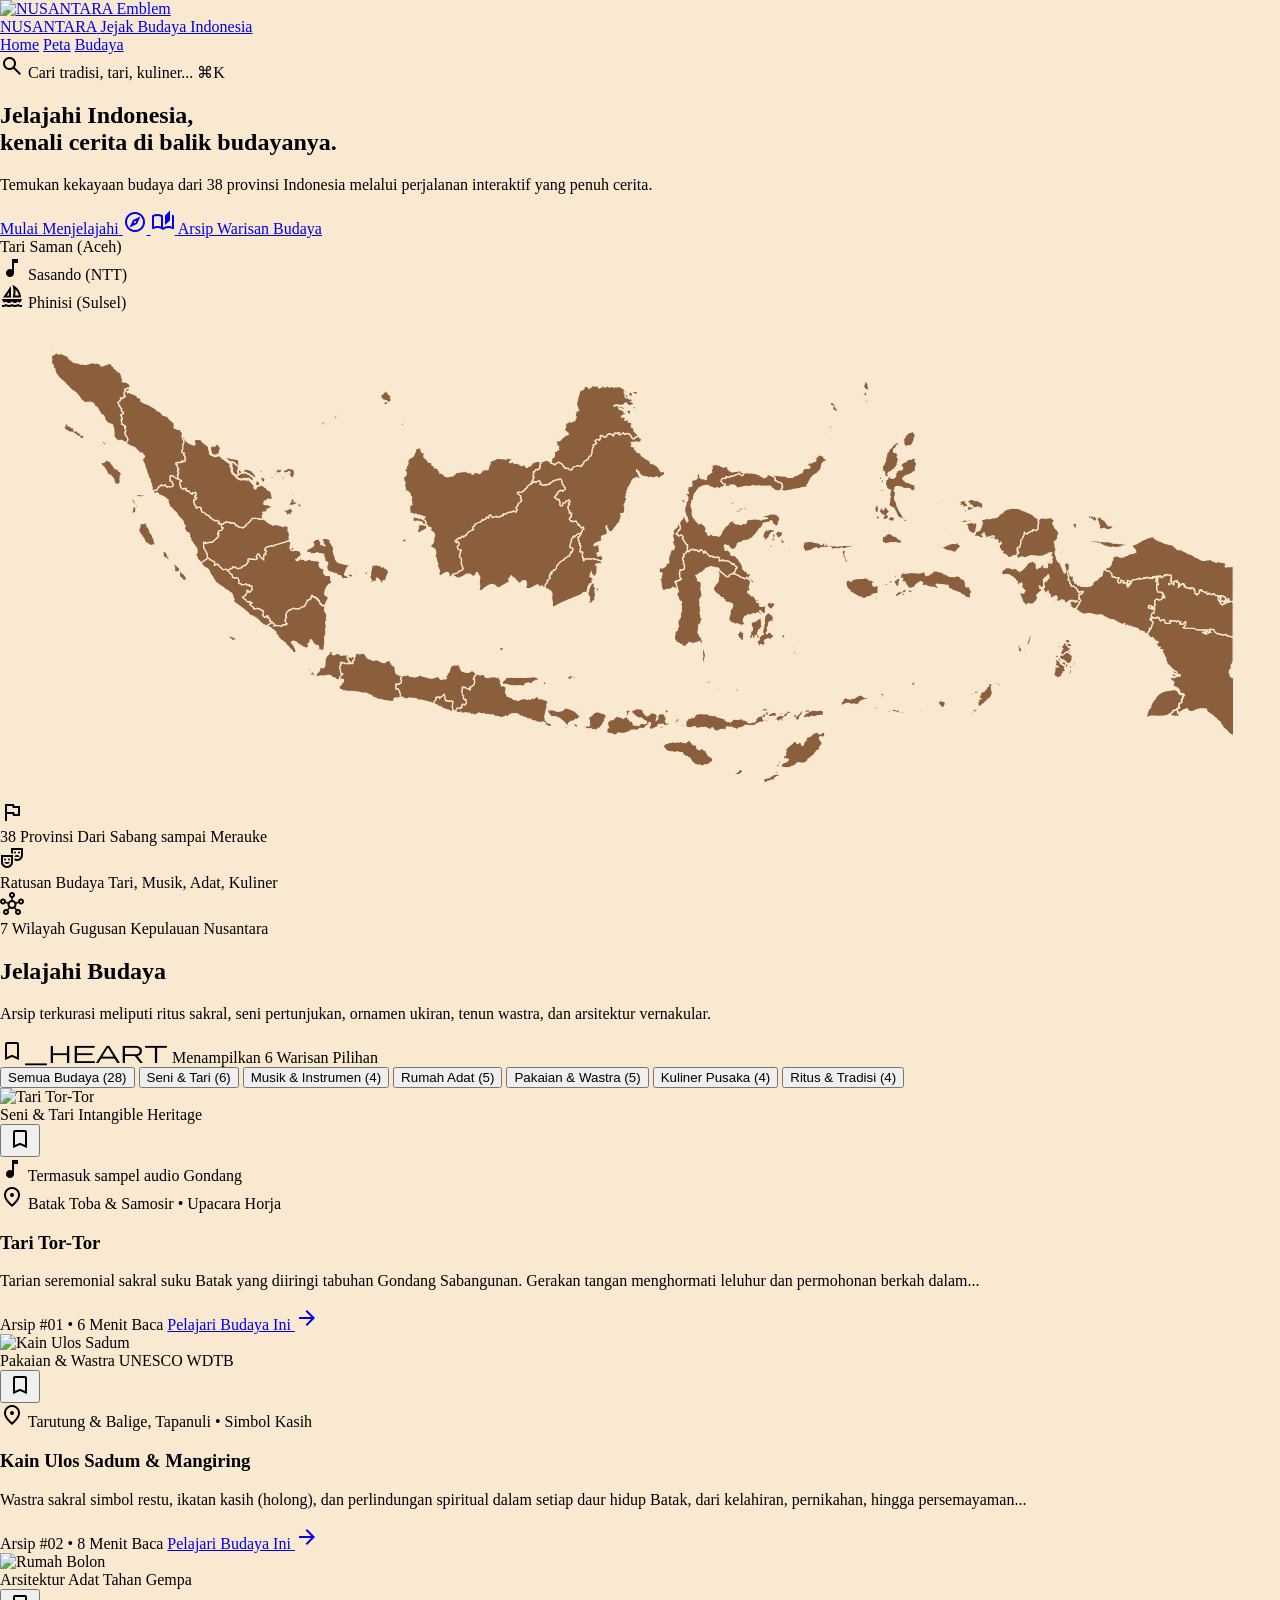
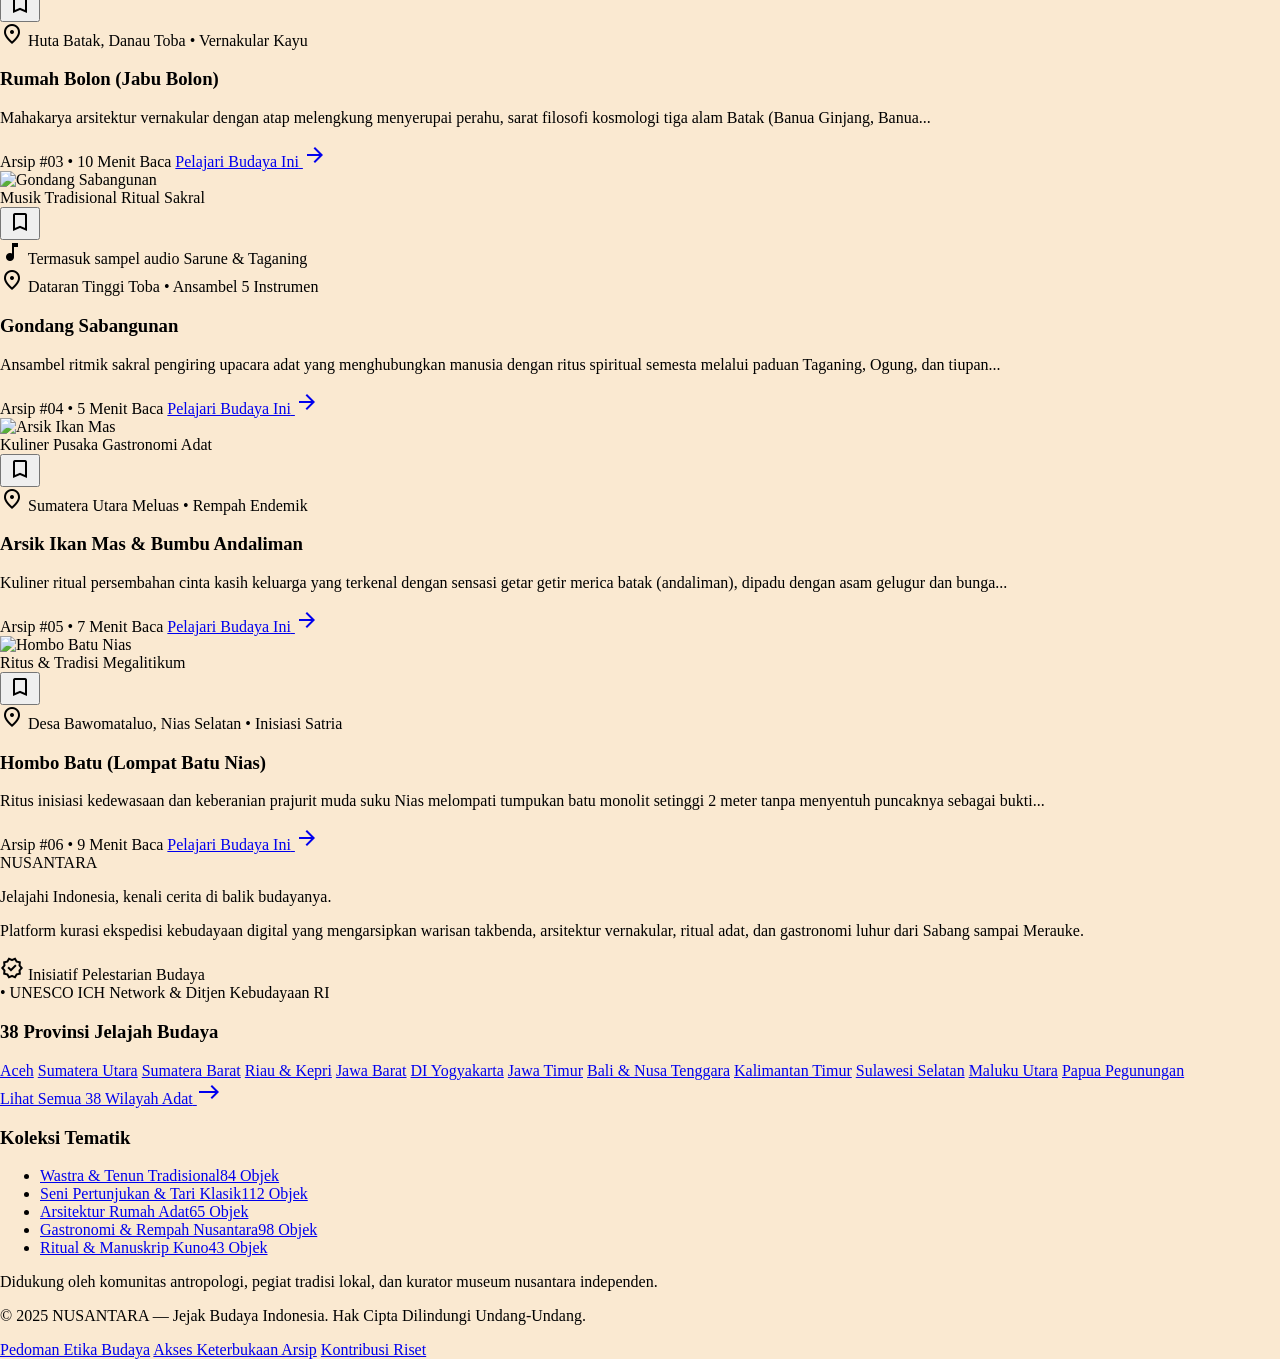
==== index.html @ 2fafe049 "sketch" ====
<!DOCTYPE html>
<html lang="id">
<head>
  <meta charset="utf-8">
  <meta content="width=device-width, initial-scale=1.0" name="viewport">
  <link href="https://fonts.googleapis.com" rel="preconnect">
  <link crossorigin="" href="https://fonts.gstatic.com" rel="preconnect">
  <link href="https://fonts.googleapis.com/css2?family=Playfair+Display:ital,wght@0,400..900;1,400..900&amp;family=Plus+Jakarta+Sans:ital,wght@0,300..800;1,300..800&amp;family=Material+Symbols+Outlined:opsz,wght,FILL,GRAD@20..48,100..700,0..1,-50..200" rel="stylesheet">
  <link href="https://fonts.googleapis.com/css2?family=Material+Symbols+Outlined:wght,FILL@100..700,0..1&amp;display=swap" rel="stylesheet">
  <link rel="stylesheet" href="style.css">
  <script src="https://cdn.tailwindcss.com?plugins=forms,container-queries"></script>
  <script id="tailwind-config">tailwind.config = { darkMode: 'class', theme: { extend: { 'colors': { 'primary': '#130801', 'tertiary-fixed-dim': '#e9c349', 'error-container': '#ffdad6', 'surface-tint': '#6f5a4b', 'surface': '#FAE9D1', 'on-surface': '#221a0c', 'on-error-container': '#93000a', 'primary-fixed-dim': '#dcc1af', 'on-secondary-fixed-variant': '#7d2d00', 'on-surface-variant': '#4e453f', 'outline-variant': '#d2c4bb', 'on-tertiary-container': '#4f3e00', 'primary-container': '#2d1e12', 'on-secondary-container': '#6a2500', 'on-primary-container': '#9b8473', 'surface-container-highest': '#f1e0c8', 'inverse-surface': '#382f1f', 'on-background': '#221a0c', 'background': '#FAE9D1', 'on-secondary': '#ffffff', 'inverse-primary': '#dcc1af', 'outline': '#80756e', 'on-error': '#ffffff', 'tertiary-fixed': '#ffe088', 'surface-container-high': '#f7e6ce', 'surface-dim': '#e8d8c0', 'tertiary': '#735c00', 'on-secondary-fixed': '#360f00', 'secondary-container': '#fd844c', 'primary-fixed': '#f9ddca', 'on-primary-fixed-variant': '#564335', 'on-tertiary-fixed-variant': '#574500', 'inverse-on-surface': '#ffeed8', 'error': '#ba1a1a', 'on-tertiary': '#ffffff', 'tertiary-container': '#cca730', 'secondary': '#a14009', 'surface-container-low': '#fff2e1', 'secondary-fixed-dim': '#ffb596', 'on-primary': '#ffffff', 'surface-container': '#fdecd3', 'on-primary-fixed': '#27180d', 'surface-container-lowest': '#ffffff', 'surface-bright': '#fff8f3', 'on-tertiary-fixed': '#241a00', 'secondary-fixed': '#ffdbcd', 'surface-variant': '#f1e0c8' }, 'borderRadius': { 'DEFAULT': '0.25rem', 'lg': '0.5rem', 'xl': '0.75rem', 'full': '9999px' }, 'spacing': { 'margin-mobile': '1.25rem', 'space-lg': '1.5rem', 'margin': '3rem', 'space-xl': '2.5rem', 'space-sm': '0.5rem', 'space-md': '1rem', 'gutter': '1.5rem', 'gutter-mobile': '1rem', 'space-xs': '0.25rem' }, 'fontFamily': { 'headline-sm': ['Playfair Display'], 'headline-lg-mobile': ['Playfair Display'], 'title-md': ['Plus Jakarta Sans'], 'label-lg': ['Plus Jakarta Sans'], 'headline-md': ['Playfair Display'], 'headline-lg': ['Playfair Display'], 'body-sm': ['Plus Jakarta Sans'], 'label-md': ['Plus Jakarta Sans'], 'title-lg': ['Plus Jakarta Sans'], 'body-md': ['Plus Jakarta Sans'], 'headline-display-mobile': ['Playfair Display'], 'body-lg': ['Plus Jakarta Sans'], 'label-sm': ['Plus Jakarta Sans'], 'headline-display': ['Playfair Display'] }, 'fontSize': { 'headline-sm': ['22px', { 'lineHeight': '28px', 'letterSpacing': '0em', 'fontWeight': '600' }], 'headline-lg-mobile': ['28px', { 'lineHeight': '36px', 'letterSpacing': '0em', 'fontWeight': '600' }], 'title-md': ['16px', { 'lineHeight': '24px', 'letterSpacing': '0em', 'fontWeight': '600' }], 'label-lg': ['14px', { 'lineHeight': '20px', 'letterSpacing': '0.02em', 'fontWeight': '600' }], 'headline-md': ['28px', { 'lineHeight': '36px', 'letterSpacing': '0em', 'fontWeight': '500' }], 'headline-lg': ['40px', { 'lineHeight': '48px', 'letterSpacing': '-0.01em', 'fontWeight': '600' }], 'body-sm': ['13px', { 'lineHeight': '20px', 'letterSpacing': '0.01em', 'fontWeight': '400' }], 'label-md': ['12px', { 'lineHeight': '16px', 'letterSpacing': '0.04em', 'fontWeight': '600' }], 'title-lg': ['20px', { 'lineHeight': '28px', 'letterSpacing': '-0.01em', 'fontWeight': '700' }], 'body-md': ['15px', { 'lineHeight': '24px', 'letterSpacing': '0em', 'fontWeight': '400' }], 'headline-display-mobile': ['36px', { 'lineHeight': '44px', 'letterSpacing': '-0.01em', 'fontWeight': '600' }], 'body-lg': ['18px', { 'lineHeight': '30px', 'letterSpacing': '0.01em', 'fontWeight': '400' }], 'label-sm': ['11px', { 'lineHeight': '14px', 'letterSpacing': '0.08em', 'fontWeight': '700' }], 'headline-display': ['56px', { 'lineHeight': '64px', 'letterSpacing': '-0.02em', 'fontWeight': '600' }] } } } };</script>
</head><body class="bg-[#FAE9D1] font-body-md text-body-md text-on-surface antialiased">
<!-- TOP NAVBAR HEADER -->
<header class="sticky top-0 z-50 w-full bg-[#FAE9D1]/90 backdrop-blur-md border-b border-primary/10">
<div class="max-w-[1320px] mx-auto px-gutter-mobile lg:px-gutter h-20 flex items-center justify-between"><!-- Brand Logo (Left) -->
<a class="flex items-center gap-3 group shrink-0" href="#">
  <img alt="NUSANTARA Emblem" class="w-10 h-10 object-contain rounded-full border border-primary/10 shadow-sm transition-transform group-hover:rotate-6" src="https://lh3.googleusercontent.com/aida/[base64]">
  <div class="flex flex-col">
    <span class="font-headline-md text-xl lg:text-2xl tracking-wider text-primary font-bold">NUSANTARA</span>
    <span class="font-label-sm text-[10px] tracking-widest uppercase text-on-surface-variant -mt-1 font-medium">Jejak Budaya Indonesia</span>
  </div>
</a>

<!-- Navigation Menu Centered (Styled with italic serif typography like IMAGE_3) -->
<nav class="flex items-center justify-center gap-8 mx-auto">
  <a class="font-headline-md italic text-xl text-secondary hover:text-primary transition-colors font-serif relative py-1 after:content-[''] after:absolute after:bottom-0 after:left-0 after:w-full after:h-0.5 after:bg-secondary" href="#">Home</a>
  <a class="font-headline-md italic text-xl text-primary/80 hover:text-secondary transition-colors font-serif py-1" href="#peta-interaktif">Peta</a>
  <a class="font-headline-md italic text-xl text-primary/80 hover:text-secondary transition-colors font-serif py-1" href="#jelajahi-budaya">Budaya</a>
</nav>

<!-- Search Pill (Right side matching IMAGE_2) -->
<div class="hidden sm:flex items-center gap-2 pl-3 pr-2 py-1.5 rounded-full bg-white/90 border border-primary/10 shadow-sm text-on-surface-variant hover:border-secondary/40 transition-all cursor-pointer shrink-0">
  <span class="material-symbols-outlined text-[18px] text-secondary">search</span>
  <span class="font-body-sm text-xs text-on-surface-variant/90 pr-2 select-none">Cari tradisi, tari, kuliner...</span>
  <span class="font-label-sm text-[11px] font-bold px-1.5 py-0.5 rounded bg-surface-container-high text-on-surface-variant/80 border border-outline-variant/30 select-none">⌘K</span>
</div></div>
</header>
<main class="w-full bg-[#FAE9D1] min-h-screen"><div class="flex flex-col w-full text-on-surface select-none">
<!-- HERO SECTION WITH EXPEDITION MAP -->
<section class="relative w-full overflow-hidden bg-surface-container-low/60 pb-space-xl pt-space-md lg:pb-32 lg:pt-space-lg">
<!-- Ambient Heritage Glow Background -->
<div class="absolute -top-40 left-1/2 -translate-x-1/2 w-[840px] h-[520px] bg-gradient-to-b from-secondary-container/15 via-tertiary-fixed-dim/10 to-transparent rounded-full blur-3xl pointer-events-none"></div>
<div class="absolute -bottom-24 right-10 w-96 h-96 bg-primary-fixed/20 rounded-full blur-2xl pointer-events-none"></div>
<div class="max-w-[1320px] mx-auto px-gutter-mobile lg:px-gutter relative z-10">
<!-- Title & Headline Block -->
<div class="flex flex-col items-center text-center max-w-4xl mx-auto space-y-space-md mb-space-lg">
<!-- Large Headline in Serif -->
<h1 class="font-headline-display text-headline-display-mobile md:text-headline-display text-primary leading-tight tracking-tight">
          Jelajahi Indonesia,<br class="hidden sm:inline">
<span class="italic font-normal font-headline-display text-secondary">kenali cerita</span> di balik budayanya.
        </h1>
<!-- Supporting Text -->
<p class="font-body-lg text-body-lg text-on-surface-variant max-w-2xl leading-relaxed">
          Temukan kekayaan budaya dari 38 provinsi Indonesia melalui perjalanan interaktif yang penuh cerita.
        </p>
<!-- CTAs -->
<div class="flex flex-wrap items-center justify-center gap-space-md pt-space-xs">
<a class="group inline-flex items-center gap-space-sm px-7 py-3.5 rounded-full bg-primary-container text-surface hover:bg-secondary transition-all shadow-md hover:shadow-xl hover:-translate-y-0.5" data-path="jelajahi-peta" href="#peta-interaktif">
<span class="font-label-lg text-label-lg tracking-wide text-surface">Mulai Menjelajahi</span>
<span class="material-symbols-outlined text-[20px] text-tertiary-fixed group-hover:translate-x-1 group-hover:rotate-45 transition-transform">explore</span>
</a>
<a class="inline-flex items-center gap-space-xs px-6 py-3.5 rounded-full bg-surface-container-lowest text-primary hover:bg-surface-container-high transition-all shadow-sm hover:shadow-md" href="#jelajahi-budaya">
<span class="material-symbols-outlined text-[20px] text-secondary">auto_stories</span>
<span class="font-label-lg text-label-lg font-semibold">Arsip Warisan Budaya</span>
</a>
</div>
</div>
<!-- Interactive Vector Archipelago Map Canvas -->
<div class="relative mt-space-md w-full bg-surface-container-lowest rounded-3xl p-space-md lg:p-space-lg shadow-xl shadow-primary/5" id="peta-interaktif">
<!-- Floating Micro Cultural Badges -->
<div class="absolute top-4 left-6 sm:top-8 sm:left-10 z-20 flex items-center gap-2 px-3 py-1.5 rounded-full bg-surface-container-high/90 shadow-sm backdrop-blur-md animate-pulse">
<span class="w-2 h-2 rounded-full bg-secondary"></span>
<span class="font-label-sm text-label-sm font-semibold text-primary">Tari Saman (Aceh)</span>
</div>
<div class="hidden sm:flex absolute bottom-8 left-16 z-20 items-center gap-2 px-3 py-1.5 rounded-full bg-surface-container-high/90 shadow-sm backdrop-blur-md">
<span class="material-symbols-outlined text-[14px] text-tertiary">music_note</span>
<span class="font-label-sm text-label-sm font-semibold text-primary">Sasando (NTT)</span>
</div>
<div class="hidden md:flex absolute top-8 right-24 z-20 items-center gap-2 px-3 py-1.5 rounded-full bg-surface-container-high/90 shadow-sm backdrop-blur-md">
<span class="material-symbols-outlined text-[14px] text-secondary">sailing</span>
<span class="font-label-sm text-label-sm font-semibold text-primary">Phinisi (Sulsel)</span>
</div>
<!-- REAL INDONESIA SVG MAP -->
<div id="indonesia-map" class="relative w-full aspect-[1185/452] flex items-center justify-center overflow-hidden rounded-2xl bg-gradient-to-b from-surface-container-low/40 to-surface-container/60">
  <div id="map-loading" class="absolute inset-0 flex items-center justify-center text-sm text-on-surface-variant z-10">
    Memuat peta Indonesia...
  </div>
</div>

</div>
</div>
</div>
</section>
<!-- STATISTICS ROW -->
<section class="relative max-w-[1320px] mx-auto px-gutter-mobile lg:px-gutter -mt-8 sm:-mt-12 z-20 w-full mb-16">
<div class="grid grid-cols-1 md:grid-cols-3 gap-space-sm sm:gap-space-md bg-surface-container-lowest p-space-md lg:p-space-lg rounded-2xl shadow-xl shadow-primary/5">
<!-- Stat 1 -->
<div class="flex items-start gap-space-sm p-space-xs sm:p-space-sm">
<div class="w-12 h-12 rounded-xl bg-primary-fixed flex items-center justify-center shrink-0 text-primary">
<span class="material-symbols-outlined text-[24px]">flag</span>
</div>
<div class="flex flex-col">
<span class="font-headline-md text-headline-md text-primary leading-tight font-bold">38</span>
<span class="font-title-md text-title-md text-primary font-semibold">Provinsi</span>
<span class="font-body-sm text-body-sm text-on-surface-variant">Dari Sabang sampai Merauke</span>
</div>
</div>
<!-- Stat 2 -->
<div class="flex items-start gap-space-sm p-space-xs sm:p-space-sm">
<div class="w-12 h-12 rounded-xl bg-secondary-fixed flex items-center justify-center shrink-0 text-secondary">
<span class="material-symbols-outlined text-[24px]">theater_comedy</span>
</div>
<div class="flex flex-col">
<span class="font-headline-md text-headline-md text-primary leading-tight font-bold">Ratusan</span>
<span class="font-title-md text-title-md text-primary font-semibold">Budaya</span>
<span class="font-body-sm text-body-sm text-on-surface-variant">Tari, Musik, Adat, Kuliner</span>
</div>
</div>
<!-- Stat 3 -->
<div class="flex items-start gap-space-sm p-space-xs sm:p-space-sm">
<div class="w-12 h-12 rounded-xl bg-tertiary-fixed flex items-center justify-center shrink-0 text-tertiary">
<span class="material-symbols-outlined text-[24px]">hub</span>
</div>
<div class="flex flex-col">
<span class="font-headline-md text-headline-md text-primary leading-tight font-bold">7</span>
<span class="font-title-md text-title-md text-primary font-semibold">Wilayah</span>
<span class="font-body-sm text-body-sm text-on-surface-variant">Gugusan Kepulauan Nusantara</span>
</div>
</div>
</div>
</section>
<!-- SECTION: JELAJAHI BUDAYA (CULTURAL CARDS FROM IMAGE_2) -->
<section class="w-full max-w-[1320px] mx-auto px-gutter-mobile lg:px-gutter pb-24" id="jelajahi-budaya">
<!-- Section Header -->
<div class="flex flex-col md:flex-row md:items-end justify-between mb-8 gap-4">
<div>
<h2 class="font-headline-lg text-3xl sm:text-4xl text-primary font-serif font-bold tracking-tight mb-2">Jelajahi Budaya</h2>
<p class="font-body-md text-on-surface-variant max-w-2xl text-sm sm:text-base">
        Arsip terkurasi meliputi ritus sakral, seni pertunjukan, ornamen ukiran, tenun wastra, dan arsitektur vernakular.
      </p>
</div>
<div class="inline-flex items-center gap-1.5 px-3 py-1.5 rounded-lg bg-[#F8E7C8]/80 border border-[#E9D2A9] text-xs font-semibold text-secondary self-start md:self-auto">
<span class="material-symbols-outlined text-[16px]">bookmark_heart</span>
<span class="">Menampilkan 6 Warisan Pilihan</span>
</div>
</div>
<!-- Filter Pills -->
<div class="flex items-center gap-2 overflow-x-auto pb-4 mb-8 scrollbar-none no-scrollbar">
<button class="filter-pill shrink-0 px-4 py-2 rounded-full bg-primary-container text-surface text-xs font-semibold shadow-sm transition-all" data-filter="all">Semua Budaya (28)</button>
<button class="filter-pill shrink-0 px-4 py-2 rounded-full bg-surface-container-highest/80 hover:bg-surface-container-highest text-on-surface-variant text-xs font-medium transition-all" data-filter="seni">Seni &amp; Tari (6)</button>
<button class="filter-pill shrink-0 px-4 py-2 rounded-full bg-surface-container-highest/80 hover:bg-surface-container-highest text-on-surface-variant text-xs font-medium transition-all" data-filter="musik">Musik &amp; Instrumen (4)</button>
<button class="filter-pill shrink-0 px-4 py-2 rounded-full bg-surface-container-highest/80 hover:bg-surface-container-highest text-on-surface-variant text-xs font-medium transition-all" data-filter="arsitektur">Rumah Adat (5)</button>
<button class="filter-pill shrink-0 px-4 py-2 rounded-full bg-surface-container-highest/80 hover:bg-surface-container-highest text-on-surface-variant text-xs font-medium transition-all" data-filter="wastra">Pakaian &amp; Wastra (5)</button>
<button class="filter-pill shrink-0 px-4 py-2 rounded-full bg-surface-container-highest/80 hover:bg-surface-container-highest text-on-surface-variant text-xs font-medium transition-all" data-filter="kuliner">Kuliner Pusaka (4)</button>
<button class="filter-pill shrink-0 px-4 py-2 rounded-full bg-surface-container-highest/80 hover:bg-surface-container-highest text-on-surface-variant text-xs font-medium transition-all" data-filter="ritus">Ritus &amp; Tradisi (4)</button>
</div>
<!-- 6 Cultural Cards Grid -->
<div class="grid grid-cols-1 md:grid-cols-2 lg:grid-cols-3 gap-6">
<!-- Card 1: Tari Tor-Tor -->
<div class="cultural-card flex flex-col bg-surface-container-lowest rounded-2xl overflow-hidden shadow-md hover:shadow-xl transition-all border border-outline-variant/30 group" data-cat="seni">
<div class="relative w-full h-52 overflow-hidden">
<img alt="Tari Tor-Tor" class="w-full h-full object-cover group-hover:scale-105 transition-transform duration-500" src="https://lh3.googleusercontent.com/aida-public/[base64]">
<div class="absolute inset-0 bg-gradient-to-t from-black/60 via-transparent to-black/20"></div>
<div class="absolute top-3 left-3 flex items-center gap-1.5">
<span class="px-2.5 py-1 rounded-full text-[11px] font-bold bg-white/90 text-primary backdrop-blur-sm">Seni &amp; Tari</span>
<span class="px-2.5 py-1 rounded-full text-[11px] font-bold bg-[#A14009] text-white">Intangible Heritage</span>
</div>
<button class="bookmark-btn absolute top-3 right-3 w-8 h-8 rounded-full bg-white/90 text-outline hover:text-secondary flex items-center justify-center backdrop-blur-sm shadow transition-colors">
<span class="material-symbols-outlined text-[18px]">bookmark</span>
</button>
<div class="absolute bottom-3 left-3 inline-flex items-center gap-1.5 px-2.5 py-1 rounded-full bg-black/60 backdrop-blur-sm text-white text-[11px]">
<span class="material-symbols-outlined text-[14px] text-tertiary-fixed">music_note</span>
<span class="">Termasuk sampel audio Gondang</span>
</div>
</div>
<div class="p-5 flex flex-col flex-1 justify-between">
<div>
<div class="flex items-center gap-1 text-[12px] text-on-surface-variant mb-1.5">
<span class="material-symbols-outlined text-[14px] text-secondary">location_on</span>
<span class="">Batak Toba &amp; Samosir • Upacara Horja</span>
</div>
<h3 class="font-headline-sm text-lg font-bold text-primary mb-2 font-serif group-hover:text-secondary transition-colors">Tari Tor-Tor</h3>
<p class="font-body-sm text-xs text-on-surface-variant line-clamp-2 leading-relaxed">
            Tarian seremonial sakral suku Batak yang diiringi tabuhan Gondang Sabangunan. Gerakan tangan menghormati leluhur dan permohonan berkah dalam...
          </p>
</div>
<div class="pt-4 mt-4 border-t border-surface-container flex items-center justify-between">
<span class="font-label-sm text-[11px] text-outline">Arsip #01 • 6 Menit Baca</span>
<a class="inline-flex items-center gap-1 font-label-sm text-xs font-bold text-primary group-hover:text-secondary transition-colors" href="#">
<span class="">Pelajari Budaya Ini</span>
<span class="material-symbols-outlined text-[16px] group-hover:translate-x-1 transition-transform">arrow_forward</span>
</a>
</div>
</div>
</div>
<!-- Card 2: Kain Ulos Sadum & Mangiring -->
<div class="cultural-card flex flex-col bg-surface-container-lowest rounded-2xl overflow-hidden shadow-md hover:shadow-xl transition-all border border-outline-variant/30 group" data-cat="wastra">
<div class="relative w-full h-52 overflow-hidden">
<img alt="Kain Ulos Sadum" class="w-full h-full object-cover group-hover:scale-105 transition-transform duration-500" src="https://lh3.googleusercontent.com/aida-public/[base64]">
<div class="absolute inset-0 bg-gradient-to-t from-black/60 via-transparent to-black/20"></div>
<div class="absolute top-3 left-3 flex items-center gap-1.5">
<span class="px-2.5 py-1 rounded-full text-[11px] font-bold bg-white/90 text-primary backdrop-blur-sm">Pakaian &amp; Wastra</span>
<span class="px-2.5 py-1 rounded-full text-[11px] font-bold bg-[#CCA730] text-primary">UNESCO WDTB</span>
</div>
<button class="bookmark-btn absolute top-3 right-3 w-8 h-8 rounded-full bg-white/90 text-outline hover:text-secondary flex items-center justify-center backdrop-blur-sm shadow transition-colors">
<span class="material-symbols-outlined text-[18px]">bookmark</span>
</button>
</div>
<div class="p-5 flex flex-col flex-1 justify-between">
<div>
<div class="flex items-center gap-1 text-[12px] text-on-surface-variant mb-1.5">
<span class="material-symbols-outlined text-[14px] text-secondary">location_on</span>
<span class="">Tarutung &amp; Balige, Tapanuli • Simbol Kasih</span>
</div>
<h3 class="font-headline-sm text-lg font-bold text-primary mb-2 font-serif group-hover:text-secondary transition-colors">Kain Ulos Sadum &amp; Mangiring</h3>
<p class="font-body-sm text-xs text-on-surface-variant line-clamp-2 leading-relaxed">
            Wastra sakral simbol restu, ikatan kasih (holong), dan perlindungan spiritual dalam setiap daur hidup Batak, dari kelahiran, pernikahan, hingga persemayaman...
          </p>
</div>
<div class="pt-4 mt-4 border-t border-surface-container flex items-center justify-between">
<span class="font-label-sm text-[11px] text-outline">Arsip #02 • 8 Menit Baca</span>
<a class="inline-flex items-center gap-1 font-label-sm text-xs font-bold text-primary group-hover:text-secondary transition-colors" href="#">
<span class="">Pelajari Budaya Ini</span>
<span class="material-symbols-outlined text-[16px] group-hover:translate-x-1 transition-transform">arrow_forward</span>
</a>
</div>
</div>
</div>
<!-- Card 3: Rumah Bolon (Jabu Bolon) -->
<div class="cultural-card flex flex-col bg-surface-container-lowest rounded-2xl overflow-hidden shadow-md hover:shadow-xl transition-all border border-outline-variant/30 group" data-cat="arsitektur">
<div class="relative w-full h-52 overflow-hidden">
<img alt="Rumah Bolon" class="w-full h-full object-cover group-hover:scale-105 transition-transform duration-500" src="https://lh3.googleusercontent.com/aida-public/[base64]">
<div class="absolute inset-0 bg-gradient-to-t from-black/60 via-transparent to-black/20"></div>
<div class="absolute top-3 left-3 flex items-center gap-1.5">
<span class="px-2.5 py-1 rounded-full text-[11px] font-bold bg-white/90 text-primary backdrop-blur-sm">Arsitektur Adat</span>
<span class="px-2.5 py-1 rounded-full text-[11px] font-bold bg-[#7D2D00] text-white">Tahan Gempa</span>
</div>
<button class="bookmark-btn absolute top-3 right-3 w-8 h-8 rounded-full bg-white/90 text-outline hover:text-secondary flex items-center justify-center backdrop-blur-sm shadow transition-colors">
<span class="material-symbols-outlined text-[18px]">bookmark</span>
</button>
</div>
<div class="p-5 flex flex-col flex-1 justify-between">
<div>
<div class="flex items-center gap-1 text-[12px] text-on-surface-variant mb-1.5">
<span class="material-symbols-outlined text-[14px] text-secondary">location_on</span>
<span class="">Huta Batak, Danau Toba • Vernakular Kayu</span>
</div>
<h3 class="font-headline-sm text-lg font-bold text-primary mb-2 font-serif group-hover:text-secondary transition-colors">Rumah Bolon (Jabu Bolon)</h3>
<p class="font-body-sm text-xs text-on-surface-variant line-clamp-2 leading-relaxed">
            Mahakarya arsitektur vernakular dengan atap melengkung menyerupai perahu, sarat filosofi kosmologi tiga alam Batak (Banua Ginjang, Banua...
          </p>
</div>
<div class="pt-4 mt-4 border-t border-surface-container flex items-center justify-between">
<span class="font-label-sm text-[11px] text-outline">Arsip #03 • 10 Menit Baca</span>
<a class="inline-flex items-center gap-1 font-label-sm text-xs font-bold text-primary group-hover:text-secondary transition-colors" href="#">
<span class="">Pelajari Budaya Ini</span>
<span class="material-symbols-outlined text-[16px] group-hover:translate-x-1 transition-transform">arrow_forward</span>
</a>
</div>
</div>
</div>
<!-- Card 4: Gondang Sabangunan -->
<div class="cultural-card flex flex-col bg-surface-container-lowest rounded-2xl overflow-hidden shadow-md hover:shadow-xl transition-all border border-outline-variant/30 group" data-cat="musik">
<div class="relative w-full h-52 overflow-hidden">
<img alt="Gondang Sabangunan" class="w-full h-full object-cover group-hover:scale-105 transition-transform duration-500" src="https://lh3.googleusercontent.com/aida-public/[base64]">
<div class="absolute inset-0 bg-gradient-to-t from-black/60 via-transparent to-black/20"></div>
<div class="absolute top-3 left-3 flex items-center gap-1.5">
<span class="px-2.5 py-1 rounded-full text-[11px] font-bold bg-white/90 text-primary backdrop-blur-sm">Musik Tradisional</span>
<span class="px-2.5 py-1 rounded-full text-[11px] font-bold bg-[#A14009] text-white">Ritual Sakral</span>
</div>
<button class="bookmark-btn absolute top-3 right-3 w-8 h-8 rounded-full bg-white/90 text-outline hover:text-secondary flex items-center justify-center backdrop-blur-sm shadow transition-colors">
<span class="material-symbols-outlined text-[18px]">bookmark</span>
</button>
<div class="absolute bottom-3 left-3 inline-flex items-center gap-1.5 px-2.5 py-1 rounded-full bg-black/60 backdrop-blur-sm text-white text-[11px]">
<span class="material-symbols-outlined text-[14px] text-tertiary-fixed">music_note</span>
<span class="">Termasuk sampel audio Sarune &amp; Taganing</span>
</div>
</div>
<div class="p-5 flex flex-col flex-1 justify-between">
<div>
<div class="flex items-center gap-1 text-[12px] text-on-surface-variant mb-1.5">
<span class="material-symbols-outlined text-[14px] text-secondary">location_on</span>
<span class="">Dataran Tinggi Toba • Ansambel 5 Instrumen</span>
</div>
<h3 class="font-headline-sm text-lg font-bold text-primary mb-2 font-serif group-hover:text-secondary transition-colors">Gondang Sabangunan</h3>
<p class="font-body-sm text-xs text-on-surface-variant line-clamp-2 leading-relaxed">
            Ansambel ritmik sakral pengiring upacara adat yang menghubungkan manusia dengan ritus spiritual semesta melalui paduan Taganing, Ogung, dan tiupan...
          </p>
</div>
<div class="pt-4 mt-4 border-t border-surface-container flex items-center justify-between">
<span class="font-label-sm text-[11px] text-outline">Arsip #04 • 5 Menit Baca</span>
<a class="inline-flex items-center gap-1 font-label-sm text-xs font-bold text-primary group-hover:text-secondary transition-colors" href="#">
<span class="">Pelajari Budaya Ini</span>
<span class="material-symbols-outlined text-[16px] group-hover:translate-x-1 transition-transform">arrow_forward</span>
</a>
</div>
</div>
</div>
<!-- Card 5: Arsik Ikan Mas & Bumbu Andaliman -->
<div class="cultural-card flex flex-col bg-surface-container-lowest rounded-2xl overflow-hidden shadow-md hover:shadow-xl transition-all border border-outline-variant/30 group" data-cat="kuliner">
<div class="relative w-full h-52 overflow-hidden">
<img alt="Arsik Ikan Mas" class="w-full h-full object-cover group-hover:scale-105 transition-transform duration-500" src="https://lh3.googleusercontent.com/aida-public/[base64]">
<div class="absolute inset-0 bg-gradient-to-t from-black/60 via-transparent to-black/20"></div>
<div class="absolute top-3 left-3 flex items-center gap-1.5">
<span class="px-2.5 py-1 rounded-full text-[11px] font-bold bg-white/90 text-primary backdrop-blur-sm">Kuliner Pusaka</span>
<span class="px-2.5 py-1 rounded-full text-[11px] font-bold bg-[#735C00] text-white">Gastronomi Adat</span>
</div>
<button class="bookmark-btn absolute top-3 right-3 w-8 h-8 rounded-full bg-white/90 text-outline hover:text-secondary flex items-center justify-center backdrop-blur-sm shadow transition-colors">
<span class="material-symbols-outlined text-[18px]">bookmark</span>
</button>
</div>
<div class="p-5 flex flex-col flex-1 justify-between">
<div>
<div class="flex items-center gap-1 text-[12px] text-on-surface-variant mb-1.5">
<span class="material-symbols-outlined text-[14px] text-secondary">location_on</span>
<span class="">Sumatera Utara Meluas • Rempah Endemik</span>
</div>
<h3 class="font-headline-sm text-lg font-bold text-primary mb-2 font-serif group-hover:text-secondary transition-colors">Arsik Ikan Mas &amp; Bumbu Andaliman</h3>
<p class="font-body-sm text-xs text-on-surface-variant line-clamp-2 leading-relaxed">
            Kuliner ritual persembahan cinta kasih keluarga yang terkenal dengan sensasi getar getir merica batak (andaliman), dipadu dengan asam gelugur dan bunga...
          </p>
</div>
<div class="pt-4 mt-4 border-t border-surface-container flex items-center justify-between">
<span class="font-label-sm text-[11px] text-outline">Arsip #05 • 7 Menit Baca</span>
<a class="inline-flex items-center gap-1 font-label-sm text-xs font-bold text-primary group-hover:text-secondary transition-colors" href="#">
<span class="">Pelajari Budaya Ini</span>
<span class="material-symbols-outlined text-[16px] group-hover:translate-x-1 transition-transform">arrow_forward</span>
</a>
</div>
</div>
</div>
<!-- Card 6: Hombo Batu (Lompat Batu Nias) -->
<div class="cultural-card flex flex-col bg-surface-container-lowest rounded-2xl overflow-hidden shadow-md hover:shadow-xl transition-all border border-outline-variant/30 group" data-cat="ritus">
<div class="relative w-full h-52 overflow-hidden">
<img alt="Hombo Batu Nias" class="w-full h-full object-cover group-hover:scale-105 transition-transform duration-500" src="https://lh3.googleusercontent.com/aida-public/[base64]">
<div class="absolute inset-0 bg-gradient-to-t from-black/60 via-transparent to-black/20"></div>
<div class="absolute top-3 left-3 flex items-center gap-1.5">
<span class="px-2.5 py-1 rounded-full text-[11px] font-bold bg-white/90 text-primary backdrop-blur-sm">Ritus &amp; Tradisi</span>
<span class="px-2.5 py-1 rounded-full text-[11px] font-bold bg-[#A14009] text-white">Megalitikum</span>
</div>
<button class="bookmark-btn absolute top-3 right-3 w-8 h-8 rounded-full bg-white/90 text-outline hover:text-secondary flex items-center justify-center backdrop-blur-sm shadow transition-colors">
<span class="material-symbols-outlined text-[18px]">bookmark</span>
</button>
</div>
<div class="p-5 flex flex-col flex-1 justify-between">
<div>
<div class="flex items-center gap-1 text-[12px] text-on-surface-variant mb-1.5">
<span class="material-symbols-outlined text-[14px] text-secondary">location_on</span>
<span class="">Desa Bawomataluo, Nias Selatan • Inisiasi Satria</span>
</div>
<h3 class="font-headline-sm text-lg font-bold text-primary mb-2 font-serif group-hover:text-secondary transition-colors">Hombo Batu (Lompat Batu Nias)</h3>
<p class="font-body-sm text-xs text-on-surface-variant line-clamp-2 leading-relaxed">
            Ritus inisiasi kedewasaan dan keberanian prajurit muda suku Nias melompati tumpukan batu monolit setinggi 2 meter tanpa menyentuh puncaknya sebagai bukti...
          </p>
</div>
<div class="pt-4 mt-4 border-t border-surface-container flex items-center justify-between">
<span class="font-label-sm text-[11px] text-outline">Arsip #06 • 9 Menit Baca</span>
<a class="inline-flex items-center gap-1 font-label-sm text-xs font-bold text-primary group-hover:text-secondary transition-colors" href="#">
<span class="">Pelajari Budaya Ini</span>
<span class="material-symbols-outlined text-[16px] group-hover:translate-x-1 transition-transform">arrow_forward</span>
</a>
</div>
</div>
</div>
</div>
</section>

</div></main>
<footer class="w-full bg-primary-container text-surface-variant pt-space-xl pb-space-lg">
<div class="max-w-[1320px] mx-auto px-gutter-mobile lg:px-gutter">
<div class="grid grid-cols-1 md:grid-cols-2 lg:grid-cols-12 gap-space-lg pb-space-xl">
<div class="lg:col-span-5 space-y-space-md">
<div class="flex items-center gap-space-sm">
<div class="w-3 h-3 rounded-full bg-secondary-container"></div>
<span class="font-headline-md text-headline-md text-surface tracking-tight">NUSANTARA</span>
</div>
<p class="font-headline-sm text-headline-sm text-primary-fixed italic font-normal max-w-md">Jelajahi Indonesia, kenali cerita di balik budayanya.</p>
<p class="font-body-md text-body-md text-outline-variant max-w-md leading-relaxed">Platform kurasi ekspedisi kebudayaan digital yang mengarsipkan warisan takbenda, arsitektur vernakular, ritual adat, dan gastronomi luhur dari Sabang sampai Merauke.</p>
<div class="flex items-center gap-space-md pt-space-sm">
<div class="flex items-center gap-space-xs text-primary-fixed">
<span class="material-symbols-outlined text-tertiary-fixed">verified</span>
<span class="font-label-sm text-label-sm tracking-wider uppercase">Inisiatif Pelestarian Budaya</span>
</div>
<span class="text-outline-variant">•</span>
<span class="font-label-sm text-label-sm text-primary-fixed-dim">UNESCO ICH Network &amp; Ditjen Kebudayaan RI</span>
</div>
</div>
<div class="lg:col-span-4 space-y-space-sm">
<h3 class="font-title-md text-title-md text-surface font-bold tracking-wider uppercase">38 Provinsi Jelajah Budaya</h3>
<div class="grid grid-cols-2 gap-x-space-md gap-y-1 font-body-sm text-body-sm text-outline-variant">
<a class="hover:text-surface transition-colors" data-path="dossier-provinsi" href="#">Aceh</a>
<a class="hover:text-surface transition-colors" data-path="dossier-provinsi" href="#">Sumatera Utara</a>
<a class="hover:text-surface transition-colors" data-path="dossier-provinsi" href="#">Sumatera Barat</a>
<a class="hover:text-surface transition-colors" data-path="dossier-provinsi" href="#">Riau &amp; Kepri</a>
<a class="hover:text-surface transition-colors" data-path="dossier-provinsi" href="#">Jawa Barat</a>
<a class="hover:text-surface transition-colors" data-path="dossier-provinsi" href="#">DI Yogyakarta</a>
<a class="hover:text-surface transition-colors" data-path="dossier-provinsi" href="#">Jawa Timur</a>
<a class="hover:text-surface transition-colors" data-path="dossier-provinsi" href="#">Bali &amp; Nusa Tenggara</a>
<a class="hover:text-surface transition-colors" data-path="dossier-provinsi" href="#">Kalimantan Timur</a>
<a class="hover:text-surface transition-colors" data-path="dossier-provinsi" href="#">Sulawesi Selatan</a>
<a class="hover:text-surface transition-colors" data-path="dossier-provinsi" href="#">Maluku Utara</a>
<a class="hover:text-surface transition-colors" data-path="dossier-provinsi" href="#">Papua Pegunungan</a>
</div>
<div class="pt-space-xs">
<a class="font-label-md text-label-md text-secondary-container hover:text-surface inline-flex items-center gap-1 transition-colors" data-path="jelajahi-peta" href="#">
<span class="">Lihat Semua 38 Wilayah Adat</span>
<span class="material-symbols-outlined text-[16px]">east</span>
</a>
</div>
</div>
<div class="lg:col-span-3 space-y-space-md">
<h3 class="font-title-md text-title-md text-surface font-bold tracking-wider uppercase">Koleksi Tematik</h3>
<ul class="space-y-space-xs font-body-sm text-body-sm text-outline-variant">
<li class=""><a class="hover:text-surface transition-colors flex items-center justify-between" data-path="arsip-budaya" href="#"><span class="">Wastra &amp; Tenun Tradisional</span><span class="font-label-sm text-label-sm text-tertiary-fixed">84 Objek</span></a></li>
<li class=""><a class="hover:text-surface transition-colors flex items-center justify-between" data-path="arsip-budaya" href="#"><span class="">Seni Pertunjukan &amp; Tari Klasik</span><span class="font-label-sm text-label-sm text-tertiary-fixed">112 Objek</span></a></li>
<li class=""><a class="hover:text-surface transition-colors flex items-center justify-between" data-path="arsip-budaya" href="#"><span class="">Arsitektur Rumah Adat</span><span class="font-label-sm text-label-sm text-tertiary-fixed">65 Objek</span></a></li>
<li class=""><a class="hover:text-surface transition-colors flex items-center justify-between" data-path="arsip-budaya" href="#"><span class="">Gastronomi &amp; Rempah Nusantara</span><span class="font-label-sm text-label-sm text-tertiary-fixed">98 Objek</span></a></li>
<li class=""><a class="hover:text-surface transition-colors flex items-center justify-between" data-path="arsip-budaya" href="#"><span class="">Ritual &amp; Manuskrip Kuno</span><span class="font-label-sm text-label-sm text-tertiary-fixed">43 Objek</span></a></li>
</ul>
<div class="p-space-md rounded-xl bg-primary/40">
<p class="font-label-sm text-label-sm text-primary-fixed-dim leading-snug">Didukung oleh komunitas antropologi, pegiat tradisi lokal, dan kurator museum nusantara independen.</p>
</div>
</div>
</div>
<div class="pt-space-lg flex flex-col md:flex-row items-center justify-between gap-space-md text-outline-variant font-label-md text-label-md">
<p class="">© 2025 NUSANTARA — Jejak Budaya Indonesia. Hak Cipta Dilindungi Undang-Undang.</p>
<div class="flex items-center gap-space-md">
<a class="hover:text-surface transition-colors" data-path="tentang-nusantara" href="#">Pedoman Etika Budaya</a>
<a class="hover:text-surface transition-colors" data-path="tentang-nusantara" href="#">Akses Keterbukaan Arsip</a>
<a class="hover:text-surface transition-colors" data-path="tentang-nusantara" href="#">Kontribusi Riset</a>
</div>
</div>
</div>
</footer>

<script src="script.js"></script>
</body></html>
---- style.css ----
@layer base {
  html, body {
    margin: 0;
    padding: 0;
    background-color: #FAE9D1;
  }
  body {
    overscroll-behavior: none;
  }
  main > :first-child {
    margin-top: 0 !important;
  }
  main > :last-child {
    margin-bottom: 0 !important;
  }
}

::-webkit-scrollbar {
  display: none;
}

#indonesia-map {
  position: relative;
}

#indonesia-map svg {
  width: 100%;
  height: 100%;
  max-width: 100%;
  display: block;
  overflow: visible;
}

#indonesia-map svg .dxm-area {
  fill: #8B5E3C !important;
  stroke: #FAE9D1 !important;
  stroke-width: 1.15;
  transition: fill 180ms ease, opacity 180ms ease, filter 180ms ease;
  cursor: pointer;
  outline: none;
}

#indonesia-map svg .dxm-area:hover,
#indonesia-map svg .dxm-area:focus {
  fill: #A14009 !important;
  filter: drop-shadow(0 4px 8px rgba(45,30,18,.22));
}

#indonesia-map svg .dxm-area.is-selected {
  fill: #735C00 !important;
  filter: drop-shadow(0 4px 8px rgba(45,30,18,.25));
}

#indonesia-map svg .dxm-area::selection {
  outline: none;
}

.province-tooltip {
  position: fixed;
  z-index: 9999;
  pointer-events: none;
  background: #ffffff;
  border-radius: 16px;
  padding: 14px 20px 18px;
  box-shadow: 0 12px 32px rgba(19, 8, 1, 0.18), 0 4px 12px rgba(19, 8, 1, 0.1);
  transform: translate(-50%, -100%);
  opacity: 0;
  transition: opacity 150ms ease-out, transform 150ms ease-out;
  will-change: transform, opacity;
  font-family: 'Plus Jakarta Sans', sans-serif;
}

.province-tooltip::after {
  content: '';
  position: absolute;
  bottom: -10px;
  left: 50%;
  transform: translateX(-50%);
  width: 0;
  height: 0;
  border-left: 12px solid transparent;
  border-right: 12px solid transparent;
  border-top: 12px solid #ffffff;
  filter: drop-shadow(0 4px 6px rgba(19, 8, 1, 0.08));
}

.province-tooltip.visible {
  opacity: 1;
  transform: translate(-50%, calc(-100% - 16px));
}

.province-tooltip .tt-name {
  font-family: 'Playfair Display', serif;
  font-size: 24px;
  font-weight: 700;
  color: #130801;
  line-height: 1.2;
  margin: 0 0 4px;
}

.province-tooltip .tt-count {
  font-family: 'Plus Jakarta Sans', sans-serif;
  font-size: 18px;
  font-weight: 500;
  color: #4e453f;
  margin: 0;
  letter-spacing: 0.01em;
}

.no-scrollbar::-webkit-scrollbar {
  display: none;
}

.no-scrollbar {
  -ms-overflow-style: none;
  scrollbar-width: none;
}
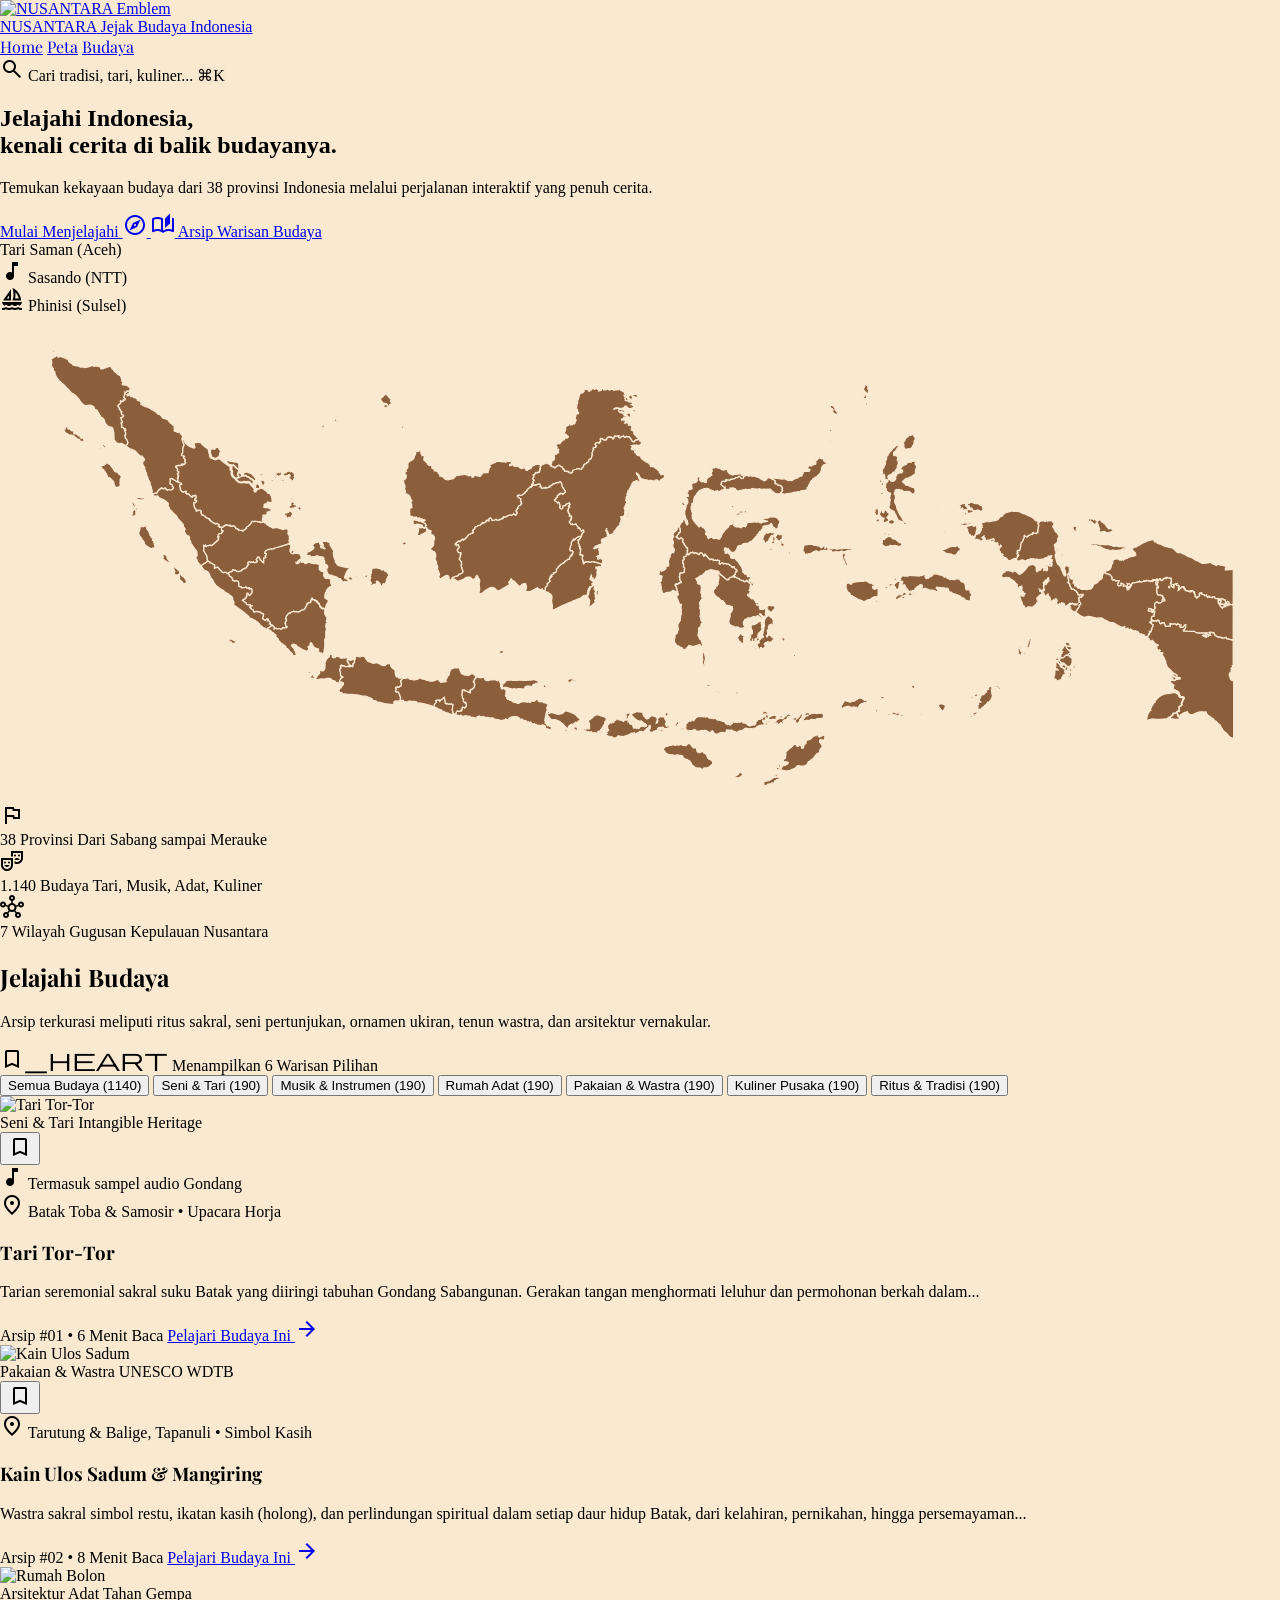
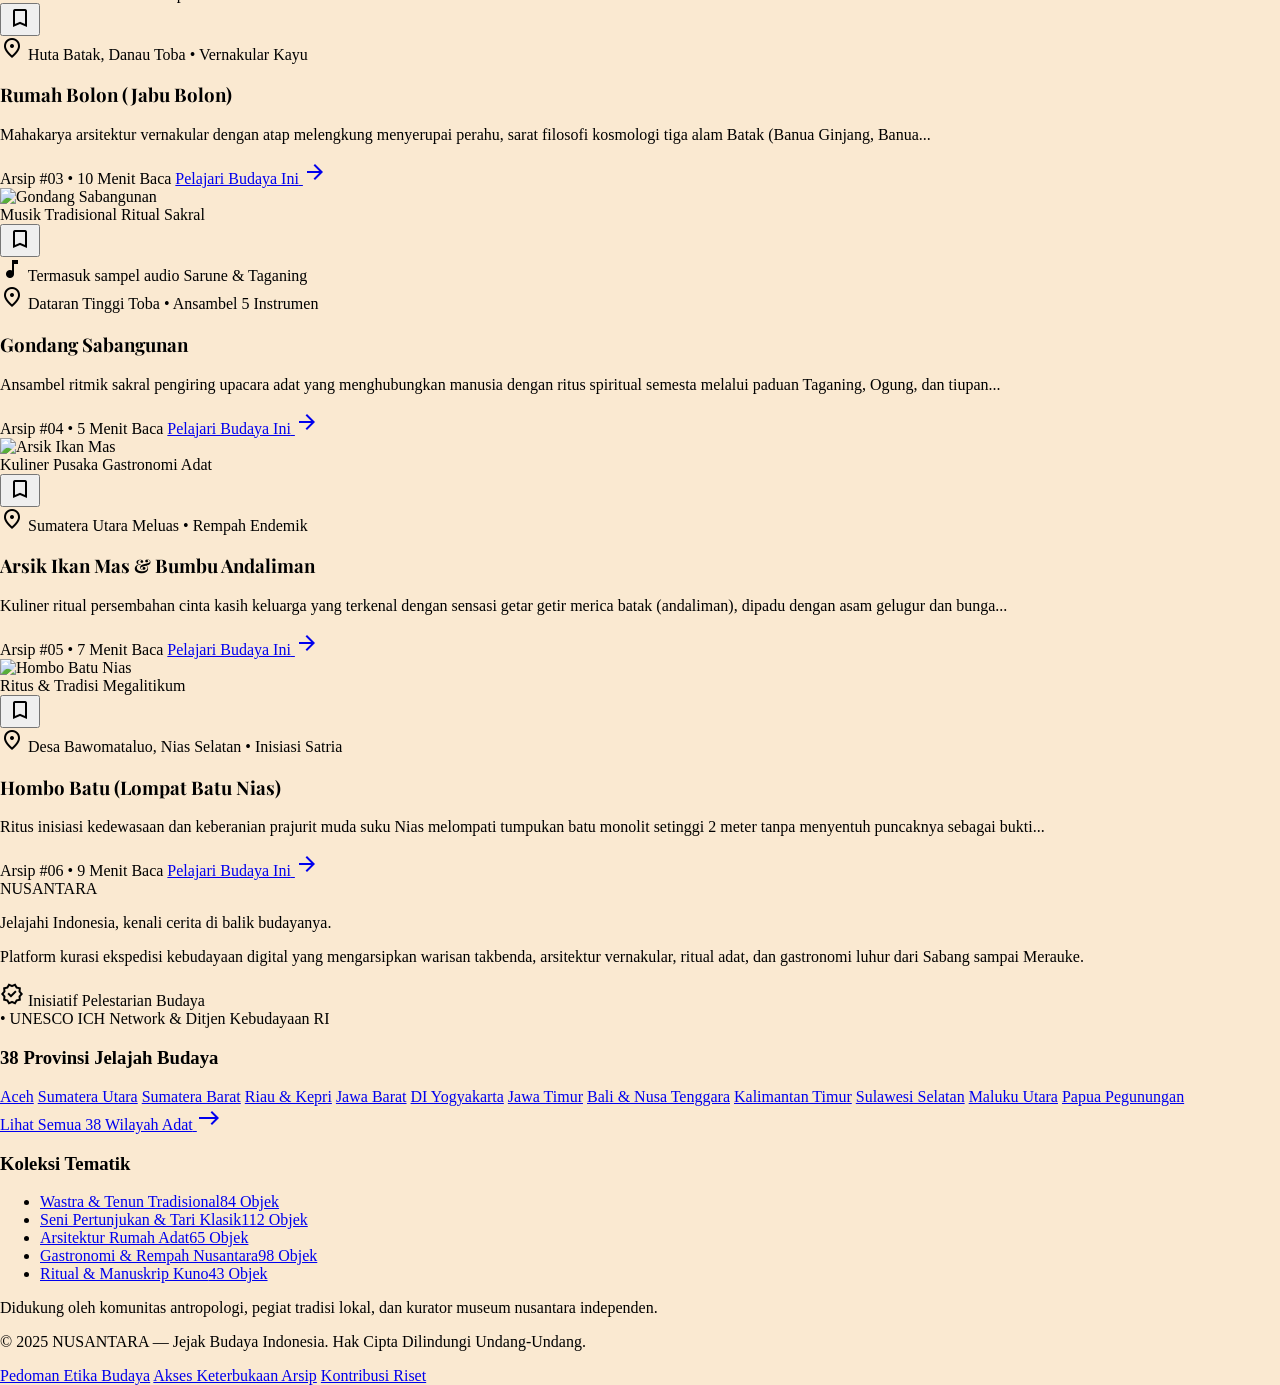
==== commit 9595b6e5: "tambahin data" ====
--- a/index.html
+++ b/index.html
@@ -187,7 +187,7 @@
 </div>
 <div class="pt-4 mt-4 border-t border-surface-container flex items-center justify-between">
 <span class="font-label-sm text-[11px] text-outline">Arsip #01 • 6 Menit Baca</span>
-<a class="inline-flex items-center gap-1 font-label-sm text-xs font-bold text-primary group-hover:text-secondary transition-colors" href="#">
+<a class="inline-flex items-center gap-1 font-label-sm text-xs font-bold text-primary group-hover:text-secondary transition-colors" href="detail.html?id=sumatera-utara-seni_tari-1">
 <span class="">Pelajari Budaya Ini</span>
 <span class="material-symbols-outlined text-[16px] group-hover:translate-x-1 transition-transform">arrow_forward</span>
 </a>
@@ -220,7 +220,7 @@
 </div>
 <div class="pt-4 mt-4 border-t border-surface-container flex items-center justify-between">
 <span class="font-label-sm text-[11px] text-outline">Arsip #02 • 8 Menit Baca</span>
-<a class="inline-flex items-center gap-1 font-label-sm text-xs font-bold text-primary group-hover:text-secondary transition-colors" href="#">
+<a class="inline-flex items-center gap-1 font-label-sm text-xs font-bold text-primary group-hover:text-secondary transition-colors" href="detail.html?id=sumatera-utara-pakaian_wastra-1">
 <span class="">Pelajari Budaya Ini</span>
 <span class="material-symbols-outlined text-[16px] group-hover:translate-x-1 transition-transform">arrow_forward</span>
 </a>
@@ -253,7 +253,7 @@
 </div>
 <div class="pt-4 mt-4 border-t border-surface-container flex items-center justify-between">
 <span class="font-label-sm text-[11px] text-outline">Arsip #03 • 10 Menit Baca</span>
-<a class="inline-flex items-center gap-1 font-label-sm text-xs font-bold text-primary group-hover:text-secondary transition-colors" href="#">
+<a class="inline-flex items-center gap-1 font-label-sm text-xs font-bold text-primary group-hover:text-secondary transition-colors" href="detail.html?id=sumatera-utara-rumah_adat-1">
 <span class="">Pelajari Budaya Ini</span>
 <span class="material-symbols-outlined text-[16px] group-hover:translate-x-1 transition-transform">arrow_forward</span>
 </a>
@@ -290,7 +290,7 @@
 </div>
 <div class="pt-4 mt-4 border-t border-surface-container flex items-center justify-between">
 <span class="font-label-sm text-[11px] text-outline">Arsip #04 • 5 Menit Baca</span>
-<a class="inline-flex items-center gap-1 font-label-sm text-xs font-bold text-primary group-hover:text-secondary transition-colors" href="#">
+<a class="inline-flex items-center gap-1 font-label-sm text-xs font-bold text-primary group-hover:text-secondary transition-colors" href="detail.html?id=sumatera-utara-musik_instrumen-1">
 <span class="">Pelajari Budaya Ini</span>
 <span class="material-symbols-outlined text-[16px] group-hover:translate-x-1 transition-transform">arrow_forward</span>
 </a>
@@ -323,7 +323,7 @@
 </div>
 <div class="pt-4 mt-4 border-t border-surface-container flex items-center justify-between">
 <span class="font-label-sm text-[11px] text-outline">Arsip #05 • 7 Menit Baca</span>
-<a class="inline-flex items-center gap-1 font-label-sm text-xs font-bold text-primary group-hover:text-secondary transition-colors" href="#">
+<a class="inline-flex items-center gap-1 font-label-sm text-xs font-bold text-primary group-hover:text-secondary transition-colors" href="detail.html?id=sumatera-utara-kuliner_pusaka-1">
 <span class="">Pelajari Budaya Ini</span>
 <span class="material-symbols-outlined text-[16px] group-hover:translate-x-1 transition-transform">arrow_forward</span>
 </a>
@@ -356,7 +356,7 @@
 </div>
 <div class="pt-4 mt-4 border-t border-surface-container flex items-center justify-between">
 <span class="font-label-sm text-[11px] text-outline">Arsip #06 • 9 Menit Baca</span>
-<a class="inline-flex items-center gap-1 font-label-sm text-xs font-bold text-primary group-hover:text-secondary transition-colors" href="#">
+<a class="inline-flex items-center gap-1 font-label-sm text-xs font-bold text-primary group-hover:text-secondary transition-colors" href="detail.html?id=sumatera-utara-ritus_tradisi-4">
 <span class="">Pelajari Budaya Ini</span>
 <span class="material-symbols-outlined text-[16px] group-hover:translate-x-1 transition-transform">arrow_forward</span>
 </a>
--- a/style.css
+++ b/style.css
@@ -115,3 +115,71 @@
   -ms-overflow-style: none;
   scrollbar-width: none;
 }
+
+/* Detail Page Editorial Touches */
+.font-serif {
+  font-family: 'Playfair Display', serif;
+}
+
+.font-sans {
+  font-family: 'Plus Jakarta Sans', sans-serif;
+}
+
+#detail-content {
+  will-change: opacity, transform;
+}
+
+#hero-image {
+  transition: transform 1s cubic-bezier(0.2, 0, 0.2, 1);
+}
+
+.max-w-\[1320px\]:hover #hero-image {
+  transform: scale(1.05);
+}
+
+.bg-surface-container-low {
+  background-color: #fff2e1;
+}
+
+.bg-surface-container-high {
+  background-color: #f7e6ce;
+}
+
+@keyframes fadeInScale {
+  from {
+    opacity: 0;
+    transform: scale(0.98) translateY(10px);
+  }
+  to {
+    opacity: 1;
+    transform: scale(1) translateY(0);
+  }
+}
+
+.animate-fade-in {
+  animation: fadeInScale 0.8s cubic-bezier(0.2, 0, 0.2, 1) forwards;
+}
+
+/* Glassmorphism for Detail Page */
+.glass {
+  background: rgba(255, 255, 255, 0.1);
+  backdrop-filter: blur(12px);
+  -webkit-backdrop-filter: blur(12px);
+  border: 1px solid rgba(255, 255, 255, 0.2);
+}
+
+/* Image Fallback Overlay */
+.image-loading-placeholder {
+  background: linear-gradient(135deg, #FAE9D1 0%, #f7e6ce 100%);
+  display: flex;
+  align-items: center;
+  justify-content: center;
+}
+
+.image-loading-placeholder::after {
+  content: 'Memuat Warisan Budaya...';
+  font-family: 'Playfair Display', serif;
+  font-style: italic;
+  color: #a14009;
+  opacity: 0.5;
+}
